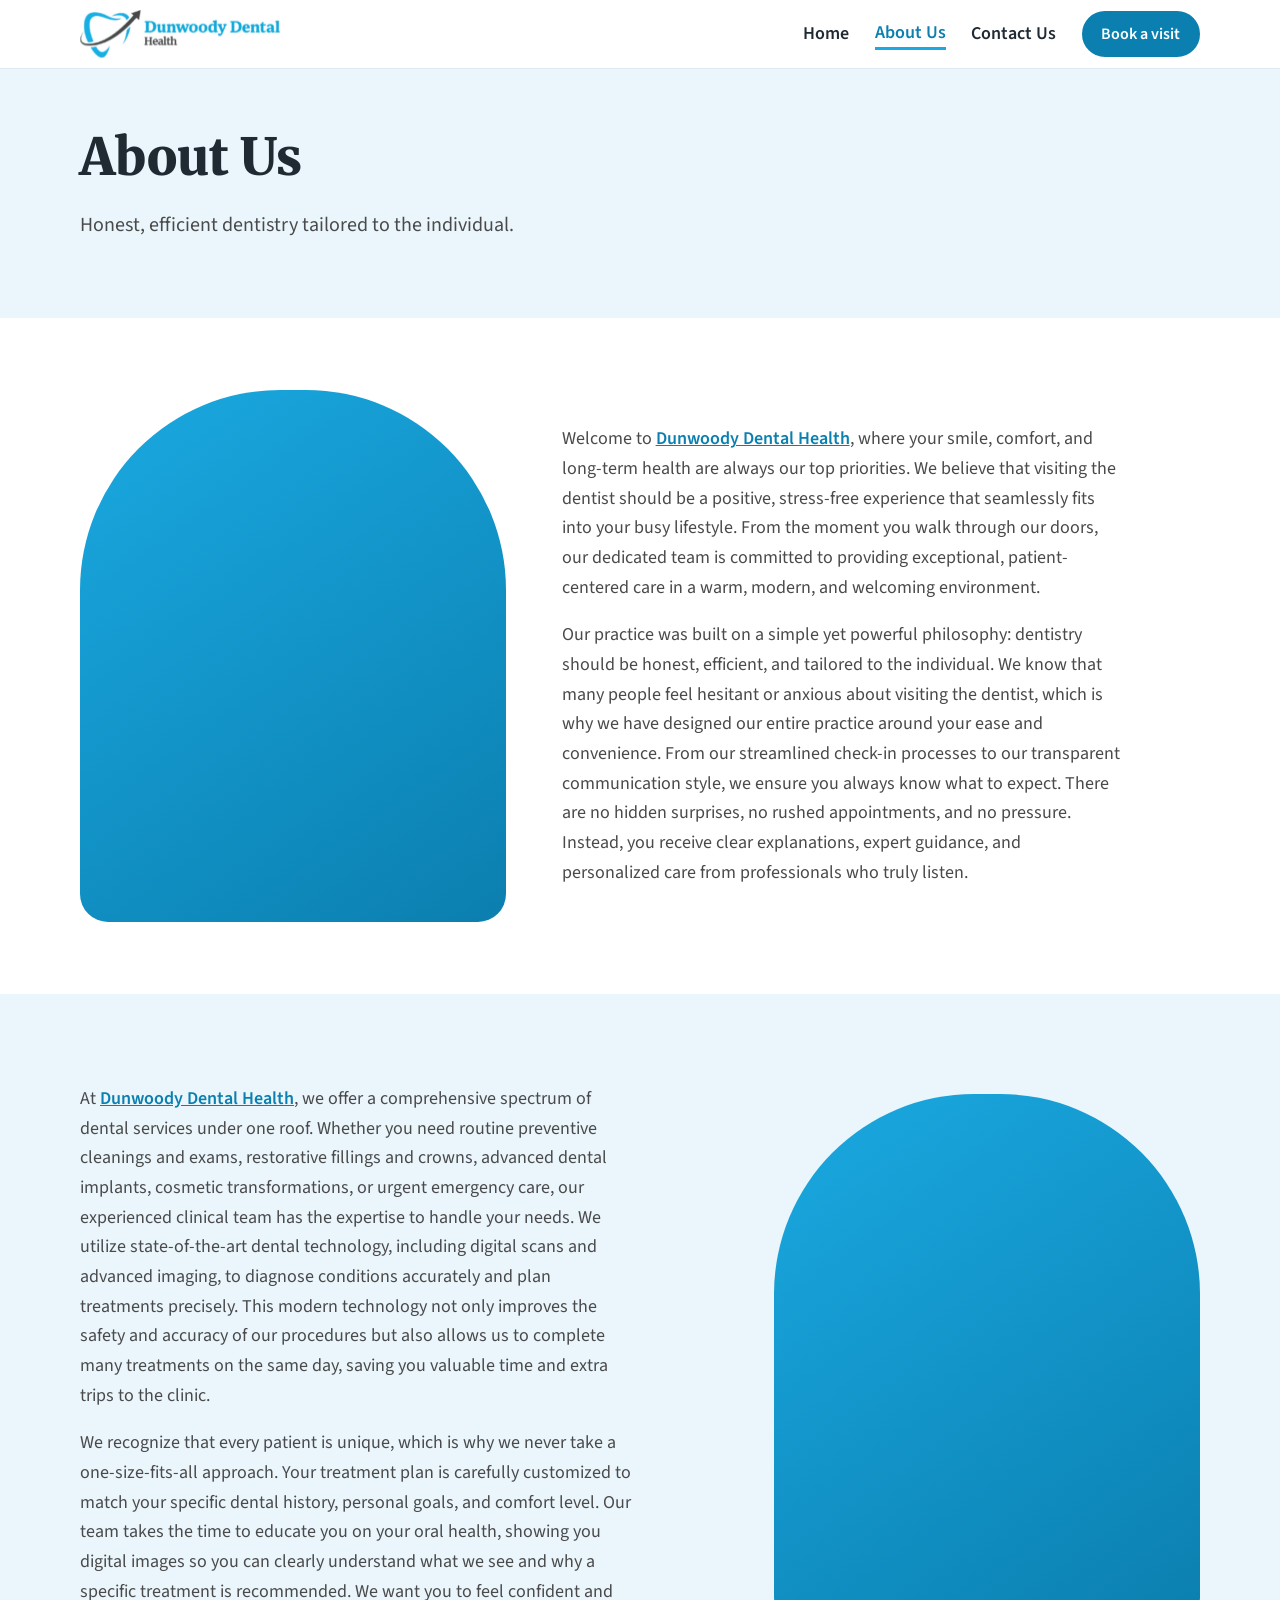
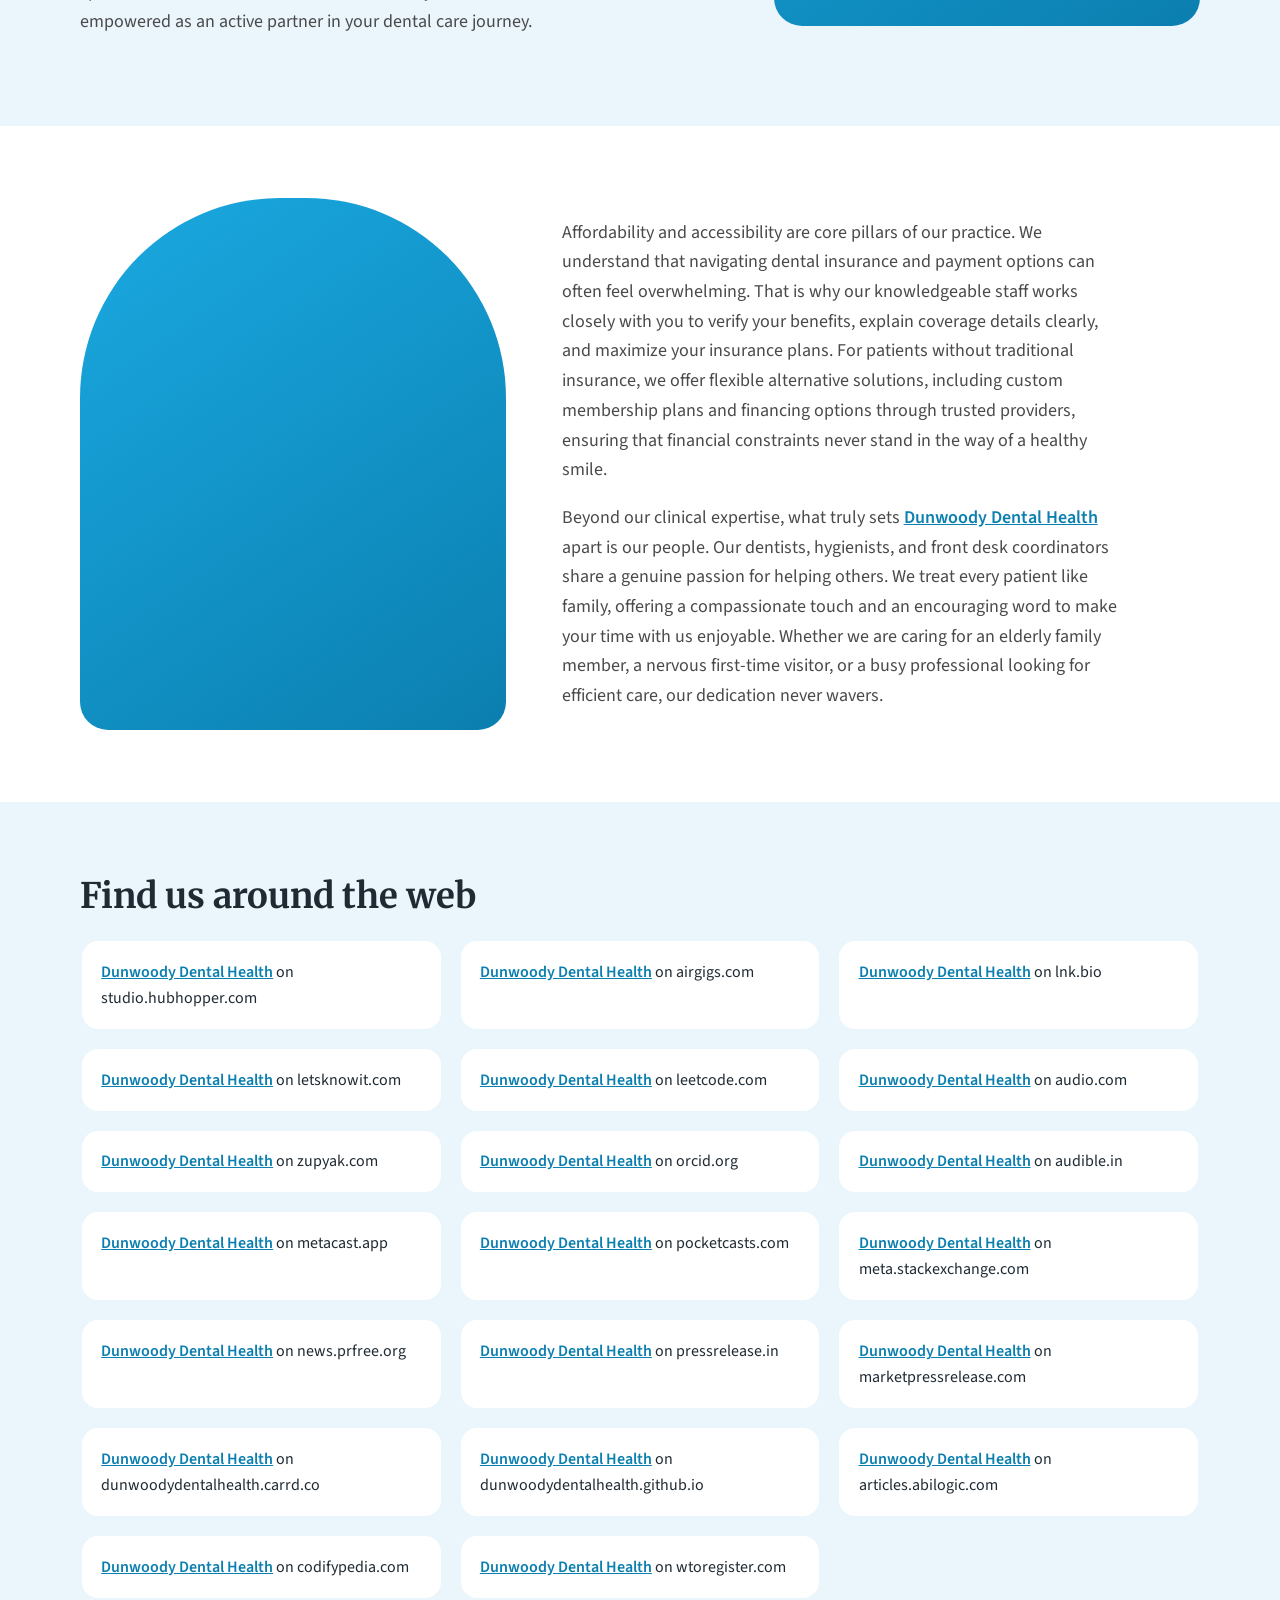
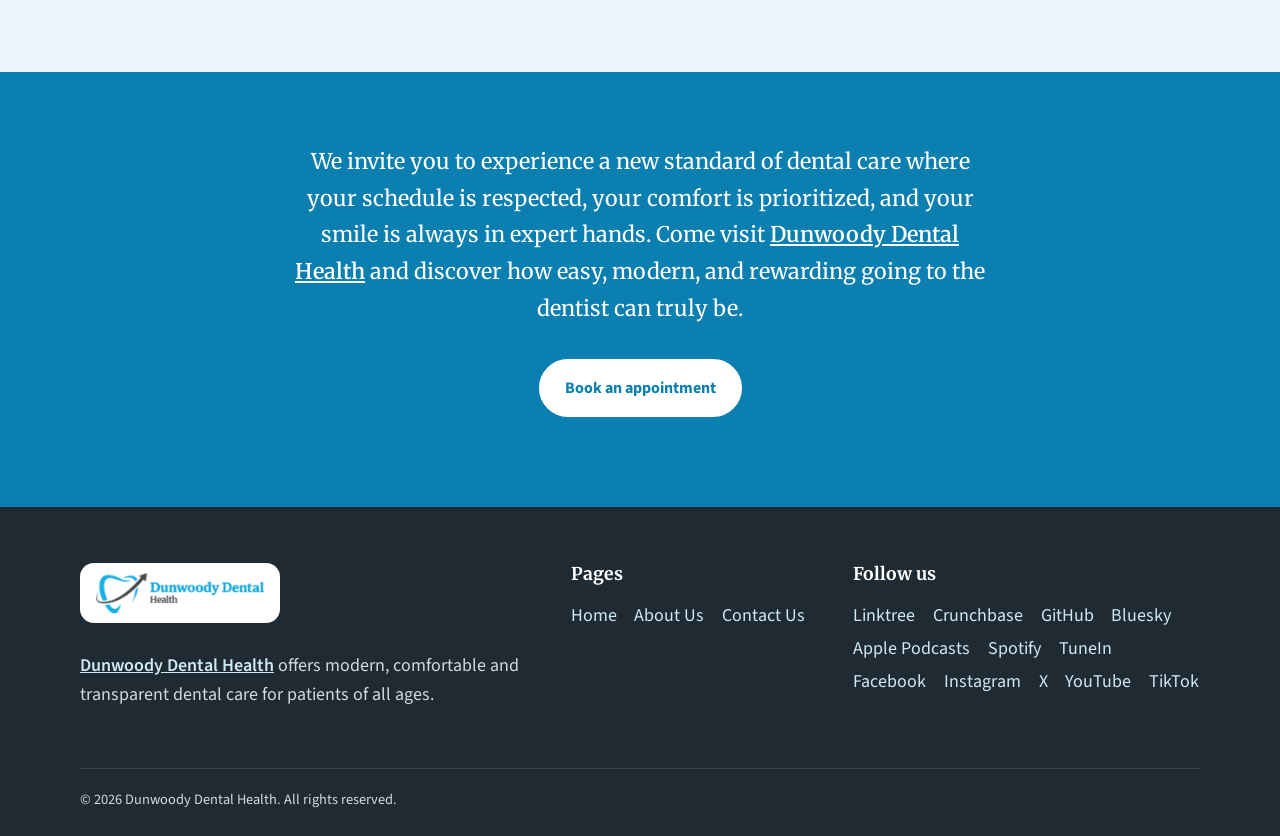
==== about.html @ c9454e3f "Add files via upload" ====
<!DOCTYPE html>
<html lang="en"><head><meta charset="utf-8"><meta name="viewport" content="width=device-width, initial-scale=1">
<title>About Us | Dunwoody Dental Health</title><meta name="description" content="Learn about Dunwoody Dental Health: honest, efficient, patient-centered dentistry with modern technology, flexible payment options and a caring team.">
<link rel="canonical" href="https://dunwoodydentalhealth.netlify.app/about.html"><meta name="robots" content="index,follow,max-image-preview:large"><meta name="theme-color" content="#1AA9E1"><meta name="author" content="Dunwoody Dental Health"><script type="application/ld+json">{"@context": "https://schema.org", "@graph": [{"@type": "Dentist", "@id": "https://dunwoodydentalhealth.netlify.app/#org", "name": "Dunwoody Dental Health", "url": "https://dunwoodydentalhealth.netlify.app/", "logo": "https://dunwoodydentalhealth.netlify.app/assets/logo.jpg", "image": "https://dunwoodydentalhealth.netlify.app/assets/og-image.jpg", "description": "Modern dental care designed around your schedule and comfort.", "sameAs": ["https://linktr.ee/dunwoodydentalhealth", "https://www.crunchbase.com/organization/dunwoody-dental-health", "https://github.com/dunwoodydentalhealth", "http://bsky.app/profile/dunwoodydental.bsky.social", "https://podcasts.apple.com/us/podcast/id6799878111", "https://open.spotify.com/show/033QrRmAuR9vrLFo2fSF3w", "https://tunein.com/radio/p4786538/", "https://www.facebook.com/DunwoodyDentalHealth/", "https://www.instagram.com/dunwoodydentalhealth/?hl=en", "https://x.com/Dunwoody_dds", "https://www.youtube.com/@DunwoodyDentalHealth", "https://www.tiktok.com/@dunwoodydentalhealth"]}, {"@type": "WebSite", "@id": "https://dunwoodydentalhealth.netlify.app/#site", "url": "https://dunwoodydentalhealth.netlify.app/", "name": "Dunwoody Dental Health", "publisher": {"@id": "https://dunwoodydentalhealth.netlify.app/#org"}}, {"@type": "AboutPage", "url": "https://dunwoodydentalhealth.netlify.app/about.html", "name": "About Us", "about": {"@id": "https://dunwoodydentalhealth.netlify.app/#org"}}]}</script>
<link rel="icon" href="favicon.ico" sizes="32x32"><link rel="icon" type="image/png" href="assets/favicon.png"><link rel="apple-touch-icon" href="assets/apple-touch-icon.png">
<meta property="og:type" content="website"><meta property="og:site_name" content="Dunwoody Dental Health"><meta property="og:title" content="About Us | Dunwoody Dental Health"><meta property="og:description" content="Learn about Dunwoody Dental Health: honest, efficient, patient-centered dentistry with modern technology, flexible payment options and a caring team."><meta property="og:image" content="https://dunwoodydentalhealth.netlify.app/assets/og-image.jpg"><meta property="og:url" content="https://dunwoodydentalhealth.netlify.app/about.html"><meta property="og:locale" content="en_US">
<meta name="twitter:card" content="summary_large_image"><meta name="twitter:image" content="https://dunwoodydentalhealth.netlify.app/assets/og-image.jpg">
<link rel="preconnect" href="https://fonts.googleapis.com"><link rel="preconnect" href="https://fonts.gstatic.com" crossorigin>
<link href="https://fonts.googleapis.com/css2?family=Merriweather:wght@400;700;900&family=Source+Sans+3:wght@400;600;700&display=swap" rel="stylesheet">
<link rel="stylesheet" href="css/style.css"></head><body>
<header class="site-header"><div class="wrap bar"><a href="index.html" class="logo"><img src="assets/logo.jpg" alt="Dunwoody Dental Health logo" width="220"></a>
<button class="menu-btn" aria-label="Open menu" aria-expanded="false">Menu</button><nav class="nav" aria-label="Main"><a href="index.html">Home</a><a href="about.html" aria-current="page">About Us</a><a href="contact.html">Contact Us</a><a class="btn btn-sm" href="contact.html#book">Book a visit</a></nav></div></header>
<main><section class="page-head"><div class="wrap"><h1>About Us</h1><p class="lead">Honest, efficient dentistry tailored to the individual.</p></div></section>
<section class="sec"><div class="wrap split"><figure class="ph arch"><img src="images/patient-2.jpg" alt="Dentist and patient talking" loading="lazy" onerror="this.remove()"></figure><div><p>Welcome to <a class="brand-link" href="https://audio.com/dunwoody-dental-health" target="_blank" rel="noopener">Dunwoody Dental Health</a>, where your smile, comfort, and long-term health are always our top priorities. We believe that visiting the dentist should be a positive, stress-free experience that seamlessly fits into your busy lifestyle. From the moment you walk through our doors, our dedicated team is committed to providing exceptional, patient-centered care in a warm, modern, and welcoming environment.</p><p>Our practice was built on a simple yet powerful philosophy: dentistry should be honest, efficient, and tailored to the individual. We know that many people feel hesitant or anxious about visiting the dentist, which is why we have designed our entire practice around your ease and convenience. From our streamlined check-in processes to our transparent communication style, we ensure you always know what to expect. There are no hidden surprises, no rushed appointments, and no pressure. Instead, you receive clear explanations, expert guidance, and personalized care from professionals who truly listen.</p></div></div></section>
<section class="sec tint"><div class="wrap split rev"><div><p>At <a class="brand-link" href="https://www.zupyak.com/u/Dunwoody-Dental-Health/" target="_blank" rel="noopener">Dunwoody Dental Health</a>, we offer a comprehensive spectrum of dental services under one roof. Whether you need routine preventive cleanings and exams, restorative fillings and crowns, advanced dental implants, cosmetic transformations, or urgent emergency care, our experienced clinical team has the expertise to handle your needs. We utilize state-of-the-art dental technology, including digital scans and advanced imaging, to diagnose conditions accurately and plan treatments precisely. This modern technology not only improves the safety and accuracy of our procedures but also allows us to complete many treatments on the same day, saving you valuable time and extra trips to the clinic.</p><p>We recognize that every patient is unique, which is why we never take a one-size-fits-all approach. Your treatment plan is carefully customized to match your specific dental history, personal goals, and comfort level. Our team takes the time to educate you on your oral health, showing you digital images so you can clearly understand what we see and why a specific treatment is recommended. We want you to feel confident and empowered as an active partner in your dental care journey.</p></div><figure class="ph arch"><img src="images/patient-3.jpg" alt="Patient looking at digital scans with the dentist" loading="lazy" onerror="this.remove()"></figure></div></section>
<section class="sec"><div class="wrap split"><figure class="ph arch"><img src="images/patient-4.jpg" alt="Friendly dental team with a patient" loading="lazy" onerror="this.remove()"></figure><div><p>Affordability and accessibility are core pillars of our practice. We understand that navigating dental insurance and payment options can often feel overwhelming. That is why our knowledgeable staff works closely with you to verify your benefits, explain coverage details clearly, and maximize your insurance plans. For patients without traditional insurance, we offer flexible alternative solutions, including custom membership plans and financing options through trusted providers, ensuring that financial constraints never stand in the way of a healthy smile.</p><p>Beyond our clinical expertise, what truly sets <a class="brand-link" href="https://orcid.org/my-orcid?emailVerified=true&orcid=0009-0005-3751-961X" target="_blank" rel="noopener">Dunwoody Dental Health</a> apart is our people. Our dentists, hygienists, and front desk coordinators share a genuine passion for helping others. We treat every patient like family, offering a compassionate touch and an encouraging word to make your time with us enjoyable. Whether we are caring for an elderly family member, a nervous first-time visitor, or a busy professional looking for efficient care, our dedication never wavers.</p></div></div></section>
<section class="sec tint"><div class="wrap"><h2>Find us around the web</h2><ul class="svc web"><li><a class="brand-link" href="https://studio.hubhopper.com/podcasts/484745/details" target="_blank" rel="noopener">Dunwoody Dental Health</a> on studio.hubhopper.com</li><li><a class="brand-link" href="https://www.airgigs.com/user/dunwoodydentalhealth" target="_blank" rel="noopener">Dunwoody Dental Health</a> on airgigs.com</li><li><a class="brand-link" href="https://lnk.bio/dunwoodydentalhealth" target="_blank" rel="noopener">Dunwoody Dental Health</a> on lnk.bio</li><li><a class="brand-link" href="https://www.letsknowit.com/dunwoodydentalhealth" target="_blank" rel="noopener">Dunwoody Dental Health</a> on letsknowit.com</li><li><a class="brand-link" href="https://leetcode.com/u/dunwoodydentalhealth/" target="_blank" rel="noopener">Dunwoody Dental Health</a> on leetcode.com</li><li><a class="brand-link" href="https://audio.com/dunwoody-dental-health" target="_blank" rel="noopener">Dunwoody Dental Health</a> on audio.com</li><li><a class="brand-link" href="https://www.zupyak.com/u/Dunwoody-Dental-Health/" target="_blank" rel="noopener">Dunwoody Dental Health</a> on zupyak.com</li><li><a class="brand-link" href="https://orcid.org/my-orcid?emailVerified=true&orcid=0009-0005-3751-961X" target="_blank" rel="noopener">Dunwoody Dental Health</a> on orcid.org</li><li><a class="brand-link" href="https://www.audible.in/podcast/Dunwoody-Dental-Health/B0H2BQDDWB" target="_blank" rel="noopener">Dunwoody Dental Health</a> on audible.in</li><li><a class="brand-link" href="https://metacast.app/itunes/import/6799878111" target="_blank" rel="noopener">Dunwoody Dental Health</a> on metacast.app</li><li><a class="brand-link" href="https://pocketcasts.com/podcast/dunwoody-dental-health/bf0817d0-6336-013f-aebf-0affe66a1943" target="_blank" rel="noopener">Dunwoody Dental Health</a> on pocketcasts.com</li><li><a class="brand-link" href="https://meta.stackexchange.com/users/1929019/dunwoody-dental-health" target="_blank" rel="noopener">Dunwoody Dental Health</a> on meta.stackexchange.com</li><li><a class="brand-link" href="https://news.prfree.org/@dunwoodydentalhealth/dunwoody-dental-health-strengthens-commitment-to-patient-centered-dental-care-ygp1of97ljb1" target="_blank" rel="noopener">Dunwoody Dental Health</a> on news.prfree.org</li><li><a class="brand-link" href="https://pressrelease.in/newsroom/dunwoody-dental-health-reaffirms-focus-on-comfort-and-quality-care-6486ad0b" target="_blank" rel="noopener">Dunwoody Dental Health</a> on pressrelease.in</li><li><a class="brand-link" href="https://www.marketpressrelease.com/managepr.php" target="_blank" rel="noopener">Dunwoody Dental Health</a> on marketpressrelease.com</li><li><a class="brand-link" href="https://dunwoodydentalhealth.carrd.co/" target="_blank" rel="noopener">Dunwoody Dental Health</a> on dunwoodydentalhealth.carrd.co</li><li><a class="brand-link" href="https://dunwoodydentalhealth.github.io/" target="_blank" rel="noopener">Dunwoody Dental Health</a> on dunwoodydentalhealth.github.io</li><li><a class="brand-link" href="https://articles.abilogic.com/817330/what-makes-dunwoody-dental-health.html" target="_blank" rel="noopener">Dunwoody Dental Health</a> on articles.abilogic.com</li><li><a class="brand-link" href="https://www.codifypedia.com/blog/Dunwoody-Dental-Health-on-Why-Regular-Dental-Checkups-Matter-More-Than-People-Think" target="_blank" rel="noopener">Dunwoody Dental Health</a> on codifypedia.com</li><li><a class="brand-link" href="https://wtoregister.com/en/profile/company/articles" target="_blank" rel="noopener">Dunwoody Dental Health</a> on wtoregister.com</li></ul></div></section><section class="sec band"><div class="wrap center"><p class="big">We invite you to experience a new standard of dental care where your schedule is respected, your comfort is prioritized, and your smile is always in expert hands. Come visit <a class="brand-link" href="https://www.audible.in/podcast/Dunwoody-Dental-Health/B0H2BQDDWB" target="_blank" rel="noopener">Dunwoody Dental Health</a> and discover how easy, modern, and rewarding going to the dentist can truly be.</p><p class="cta"><a class="btn btn-light" href="contact.html#book">Book an appointment</a></p></div></section></main>
<footer class="site-footer"><div class="wrap foot"><div><img src="assets/logo.jpg" alt="Dunwoody Dental Health" width="200"><p><a class="brand-link" href="https://metacast.app/itunes/import/6799878111" target="_blank" rel="noopener">Dunwoody Dental Health</a> offers modern, comfortable and transparent dental care for patients of all ages.</p></div>
<div><h3>Pages</h3><p class="flinks"><a href="index.html">Home</a><a href="about.html" aria-current="page">About Us</a><a href="contact.html">Contact Us</a></p></div><div><h3>Follow us</h3><p class="flinks"><a href="https://linktr.ee/dunwoodydentalhealth" target="_blank" rel="noopener me">Linktree</a><a href="https://www.crunchbase.com/organization/dunwoody-dental-health" target="_blank" rel="noopener me">Crunchbase</a><a href="https://github.com/dunwoodydentalhealth" target="_blank" rel="noopener me">GitHub</a><a href="http://bsky.app/profile/dunwoodydental.bsky.social" target="_blank" rel="noopener me">Bluesky</a><a href="https://podcasts.apple.com/us/podcast/id6799878111" target="_blank" rel="noopener me">Apple Podcasts</a><a href="https://open.spotify.com/show/033QrRmAuR9vrLFo2fSF3w" target="_blank" rel="noopener me">Spotify</a><a href="https://tunein.com/radio/p4786538/" target="_blank" rel="noopener me">TuneIn</a><a href="https://www.facebook.com/DunwoodyDentalHealth/" target="_blank" rel="noopener me">Facebook</a><a href="https://www.instagram.com/dunwoodydentalhealth/?hl=en" target="_blank" rel="noopener me">Instagram</a><a href="https://x.com/Dunwoody_dds" target="_blank" rel="noopener me">X</a><a href="https://www.youtube.com/@DunwoodyDentalHealth" target="_blank" rel="noopener me">YouTube</a><a href="https://www.tiktok.com/@dunwoodydentalhealth" target="_blank" rel="noopener me">TikTok</a></p></div></div>
<div class="wrap copy">&copy; <span id="yr">2026</span> Dunwoody Dental Health. All rights reserved.</div></footer>
<script src="js/main.js"></script></body></html>
---- css/style.css ----
:root{--sky:#1AA9E1;--sky-d:#0B7FAF;--ink:#4A4A4C;--navy:#1F2A33;--tint:#EAF6FB;--white:#fff;--r:28px}
*{box-sizing:border-box}html{scroll-behavior:smooth}
body{margin:0;font:18px/1.65 "Source Sans 3",system-ui,sans-serif;color:var(--ink);background:var(--white)}
h1,h2,h3{font-family:Merriweather,Georgia,serif;color:var(--navy);line-height:1.25;margin:0 0 .6em}
h1{font-size:clamp(2rem,4.6vw,3.2rem);font-weight:900}h2{font-size:clamp(1.6rem,3vw,2.2rem)}h3{font-size:1.1rem}
img{max-width:100%;height:auto}a{color:var(--sky-d)}
a:focus-visible,button:focus-visible,input:focus-visible,select:focus-visible,textarea:focus-visible{outline:3px solid var(--sky);outline-offset:3px}
.wrap{width:min(1120px,92%);margin:auto}
.site-header{position:sticky;top:0;z-index:10;background:#fff;border-bottom:1px solid #dfeaf0}
.bar{display:flex;align-items:center;justify-content:space-between;padding:.6rem 0}.logo img{display:block;width:200px}
.nav{display:flex;align-items:center;gap:1.6rem}.nav a{text-decoration:none;color:var(--navy);font-weight:600}
.nav a[aria-current]{color:var(--sky-d);border-bottom:3px solid var(--sky)}
.menu-btn{display:none;background:none;border:2px solid var(--sky);color:var(--sky-d);border-radius:10px;padding:.4rem .9rem;font:inherit;font-weight:600}
.btn{display:inline-block;background:var(--sky-d);color:#fff!important;padding:.85rem 1.5rem;border-radius:999px;text-decoration:none;font-weight:700;border:2px solid var(--sky-d);cursor:pointer;font-size:1rem;transition:background .2s}
.btn:hover{background:var(--navy);border-color:var(--navy)}.btn-sm{padding:.5rem 1.1rem}
.btn-ghost{background:transparent;color:var(--sky-d)!important}.btn-ghost:hover{background:var(--tint)}
.btn-light{background:#fff;color:var(--sky-d)!important;border-color:#fff}.btn-light:hover{background:var(--tint);border-color:var(--tint)}
.cta{display:flex;gap:1rem;flex-wrap:wrap}.center .cta{justify-content:center}
.hero{background:linear-gradient(180deg,var(--tint),#fff);padding:3.5rem 0 4rem}
.hero-grid{display:grid;grid-template-columns:1.1fr .9fr;gap:3rem;align-items:center}
.hero-logo{display:block;width:min(420px,100%);margin-bottom:1.5rem}.lead{font-size:1.25rem;max-width:34em}
.ph{margin:0;background:linear-gradient(145deg,var(--sky),var(--sky-d));overflow:hidden;min-height:260px;position:relative}
.ph img{width:100%;height:100%;object-fit:cover;display:block;position:absolute;inset:0}
.arch{border-radius:200px 200px var(--r) var(--r);aspect-ratio:4/5}
.hero-img{aspect-ratio:4/5;max-height:560px;justify-self:center;width:100%}
.sec{padding:4.5rem 0}.tint{background:var(--tint)}
.split{display:grid;grid-template-columns:.8fr 1.2fr;gap:3.5rem;align-items:center}.split.rev{grid-template-columns:1.2fr .8fr}
.split p{max-width:62ch}
.grid4{display:grid;grid-template-columns:repeat(auto-fit,minmax(230px,1fr));gap:1.5rem}
.card{background:#fff;border-left:5px solid var(--sky);padding:1.4rem 1.4rem 1.2rem;border-radius:0 var(--r) var(--r) 0;box-shadow:0 2px 14px rgba(11,127,175,.1)}
.card p{margin:0}
.svc{list-style:none;padding:0;margin:0;display:grid;grid-template-columns:repeat(auto-fit,minmax(240px,1fr));gap:1rem}
.svc li{padding:1.1rem 1.2rem;border:2px solid var(--tint);border-radius:999px;font-weight:600;color:var(--navy)}
.svc li::before{content:"";display:inline-block;width:.7em;height:.7em;background:var(--sky);border-radius:50% 50% 50% 0;margin-right:.7em;transform:rotate(-45deg)}
.mv{display:grid;grid-template-columns:1fr 1fr;gap:3.5rem}.mv p{max-width:62ch}
.gallery{display:grid;grid-template-columns:repeat(3,1fr);gap:1.5rem;margin-top:3.5rem}.gallery .arch{aspect-ratio:3/4}
.band{background:var(--sky-d);color:#fff}.band h2,.band .big{color:#fff}.band a.brand-link{color:#fff}
.big{font:400 1.35rem/1.7 Merriweather,Georgia,serif;max-width:50ch;margin:0 auto 2rem}.center{text-align:center}
.page-head{background:var(--tint);padding:3.5rem 0}.page-head h1{margin-bottom:.3em}
.textlink{font-weight:700}.brand-link{font-weight:600}
.form{display:grid;gap:1.1rem}.form label{display:grid;gap:.35rem;font-weight:600;color:var(--navy)}
.form input,.form select,.form textarea{font:inherit;padding:.75rem .9rem;border:2px solid #c9dde8;border-radius:12px;width:100%}
.err{color:#b3261e;font-weight:600;margin:0}
.big-links{display:flex;flex-wrap:wrap;gap:.6rem}.big-links a{border:2px solid var(--tint);padding:.4rem 1rem;border-radius:999px;text-decoration:none;font-weight:600}
.big-links+.ph{margin-top:1.5rem;max-width:340px}
.site-footer{background:var(--navy);color:#cfdbe3;padding:3.5rem 0 1.5rem}.site-footer h3{color:#fff}
.site-footer a{color:#cfe9f6}.foot{display:grid;grid-template-columns:1.3fr .7fr 1fr;gap:2.5rem}
.site-footer img{background:#fff;padding:.6rem 1rem;border-radius:14px}
.flinks{display:flex;flex-wrap:wrap;gap:.5rem 1.1rem;line-height:1.4}.flinks a{text-decoration:none}.flinks a:hover{text-decoration:underline}
.site-footer .nav a{color:#cfe9f6;border:0}.copy{border-top:1px solid #34444f;margin-top:2.5rem;padding-top:1.2rem;font-size:.9rem}
@media(max-width:860px){
.hero-grid,.split,.split.rev,.mv,.foot{grid-template-columns:1fr;gap:2rem}.split.rev>.ph{order:-1}.hero-img{max-height:420px}
.menu-btn{display:block}.nav{display:none;position:absolute;left:0;right:0;top:100%;background:#fff;flex-direction:column;align-items:flex-start;padding:1rem 4%;border-bottom:1px solid #dfeaf0}.nav.open{display:flex}
.gallery{grid-template-columns:1fr}.logo img{width:160px}}
@media(prefers-reduced-motion:reduce){*{transition:none!important;scroll-behavior:auto!important}}
.svc.web{grid-template-columns:repeat(auto-fit,minmax(300px,1fr))}.svc.web li{border-radius:18px;font-weight:400;font-size:1rem;background:#fff}.svc.web li::before{display:none}
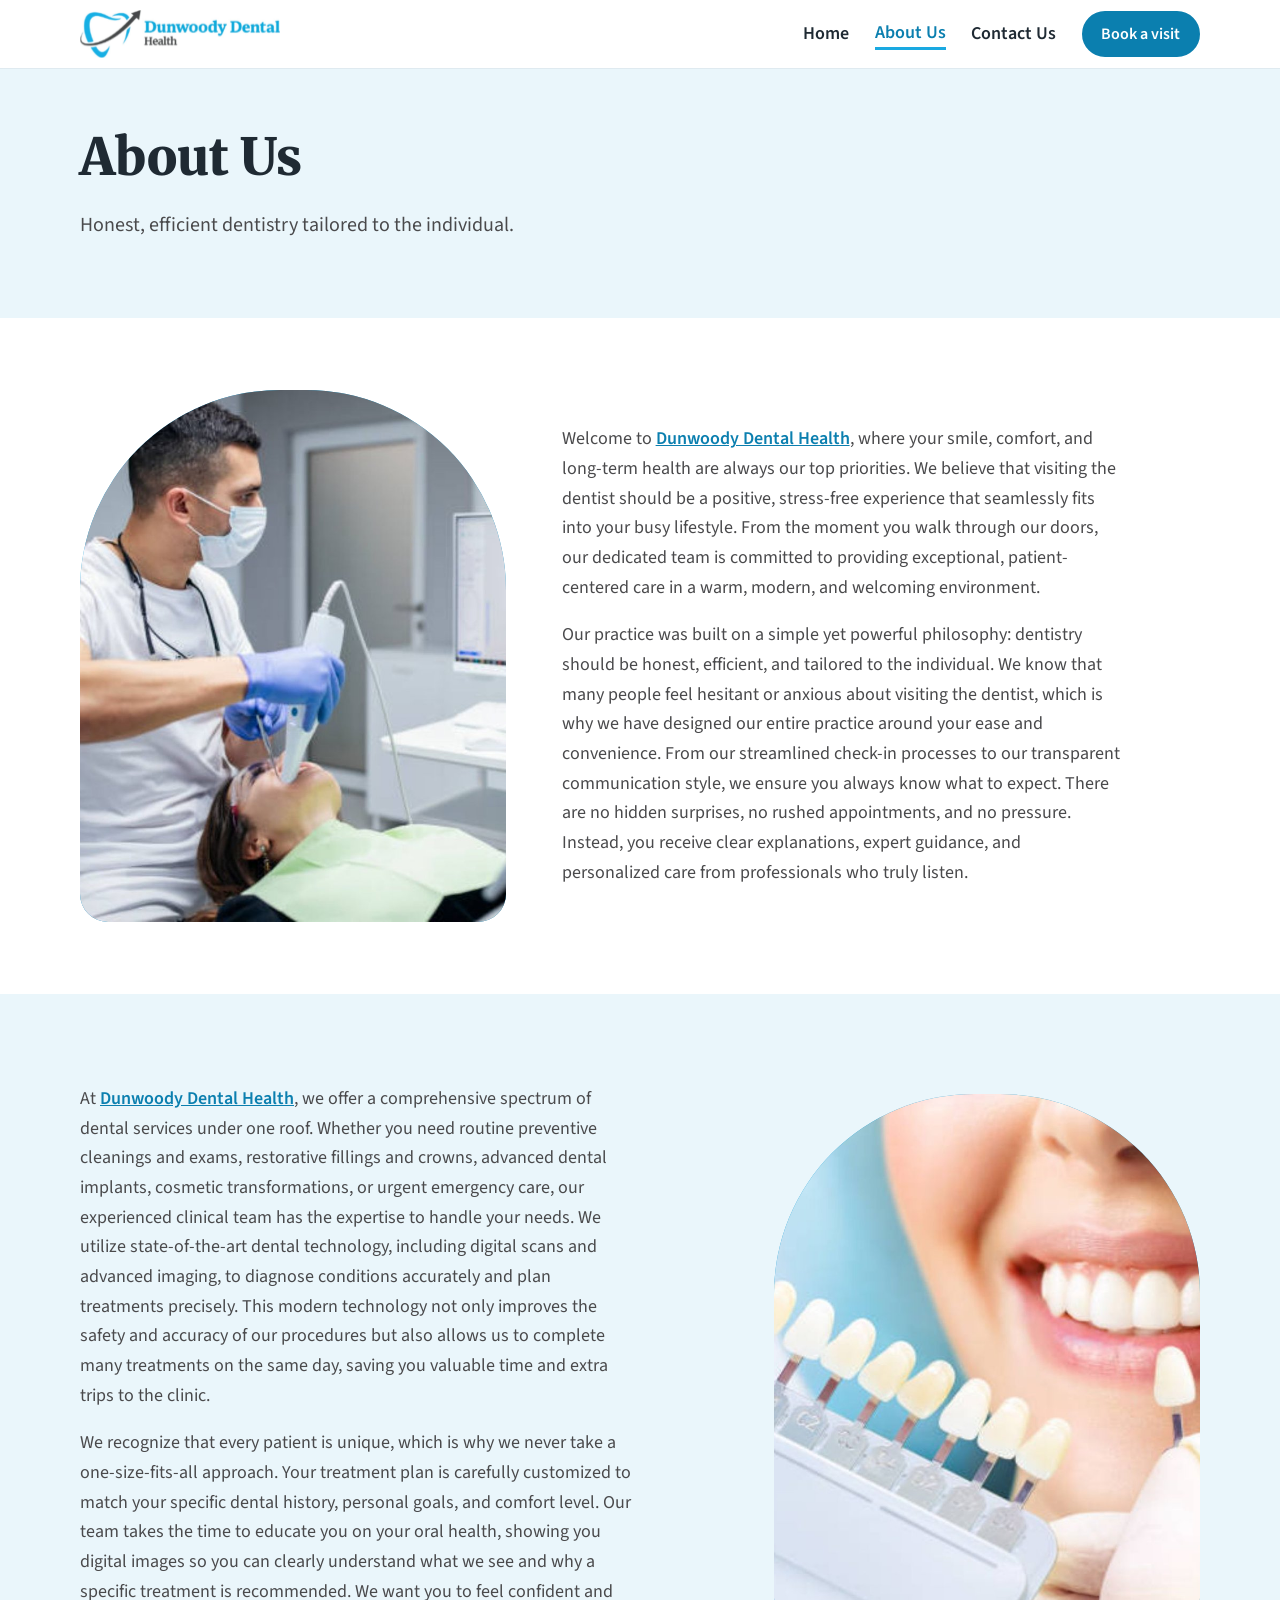
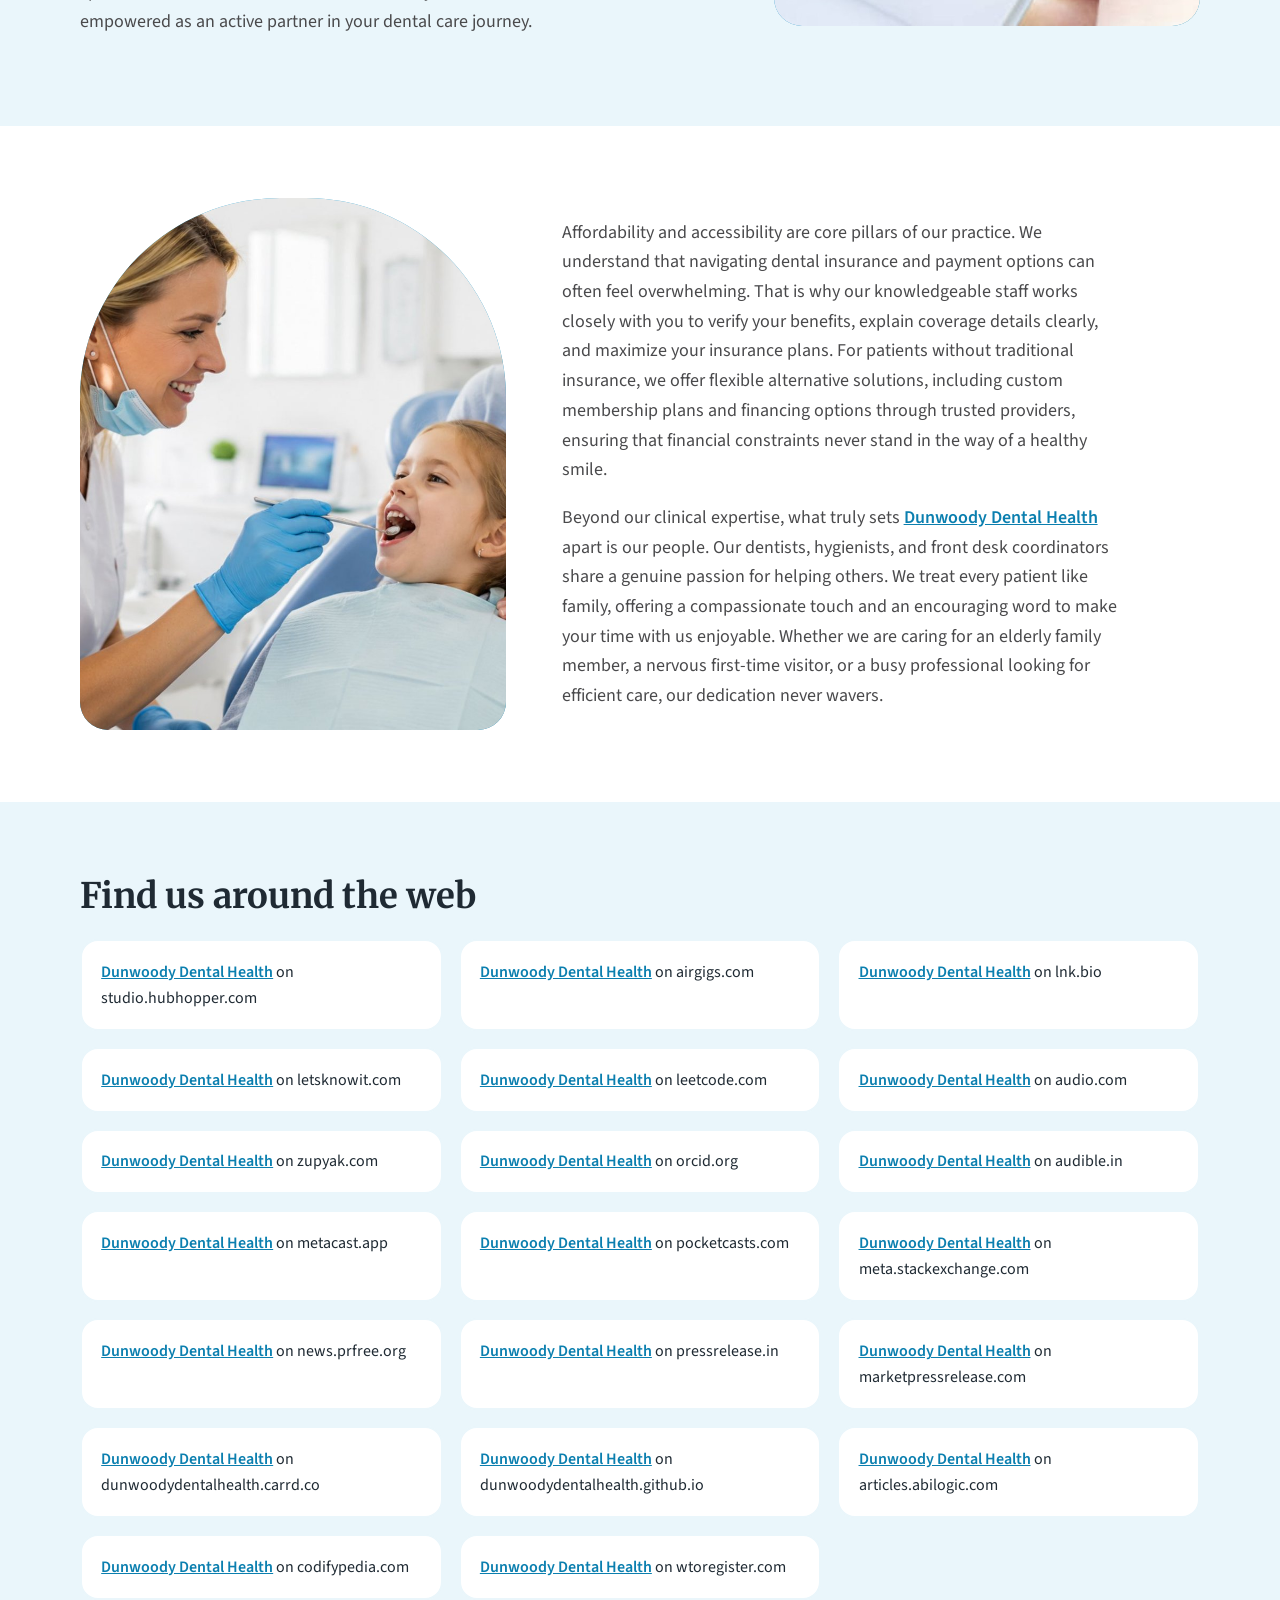
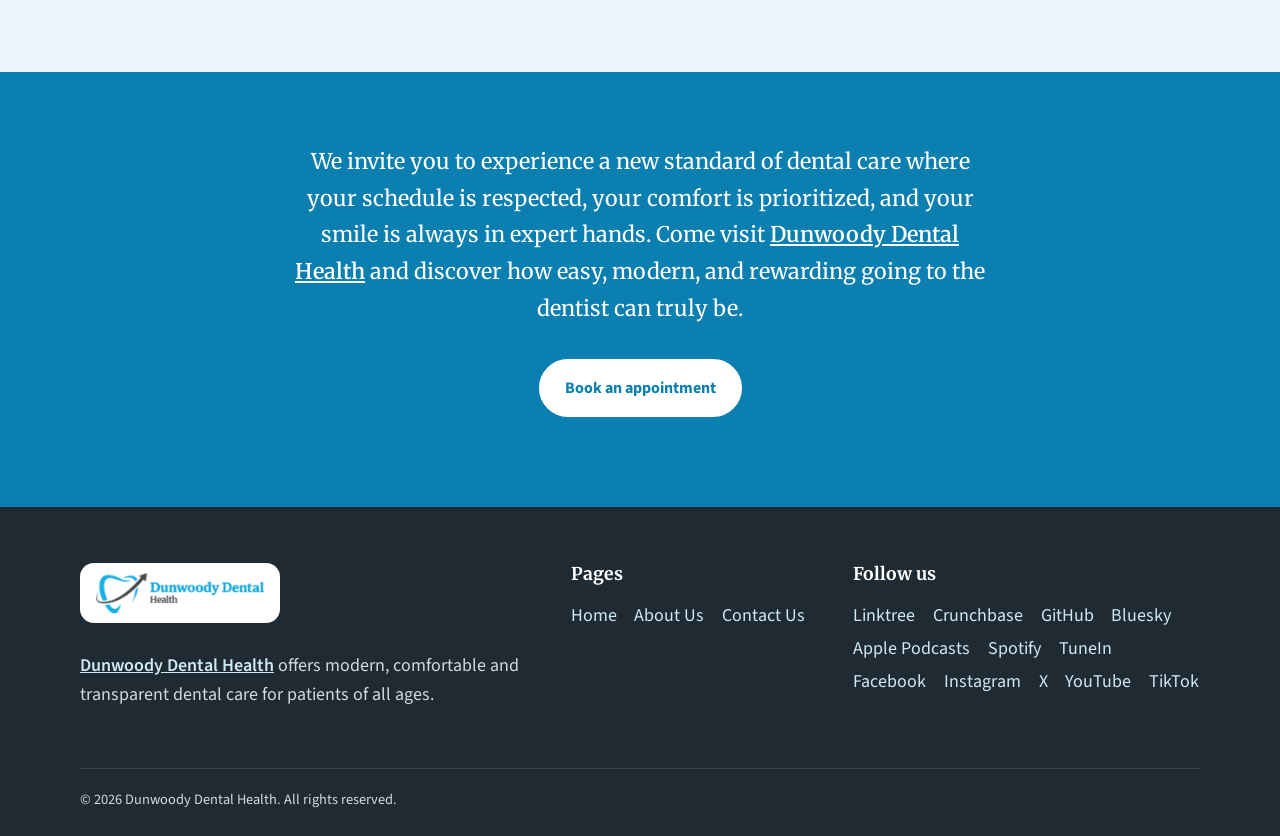
==== commit 67af9a8c: "Add files via upload" ====
--- a/about.html
+++ b/about.html
@@ -11,9 +11,9 @@
 <header class="site-header"><div class="wrap bar"><a href="index.html" class="logo"><img src="assets/logo.jpg" alt="Dunwoody Dental Health logo" width="220"></a>
 <button class="menu-btn" aria-label="Open menu" aria-expanded="false">Menu</button><nav class="nav" aria-label="Main"><a href="index.html">Home</a><a href="about.html" aria-current="page">About Us</a><a href="contact.html">Contact Us</a><a class="btn btn-sm" href="contact.html#book">Book a visit</a></nav></div></header>
 <main><section class="page-head"><div class="wrap"><h1>About Us</h1><p class="lead">Honest, efficient dentistry tailored to the individual.</p></div></section>
-<section class="sec"><div class="wrap split"><figure class="ph arch"><img src="images/patient-2.jpg" alt="Dentist and patient talking" loading="lazy" onerror="this.remove()"></figure><div><p>Welcome to <a class="brand-link" href="https://audio.com/dunwoody-dental-health" target="_blank" rel="noopener">Dunwoody Dental Health</a>, where your smile, comfort, and long-term health are always our top priorities. We believe that visiting the dentist should be a positive, stress-free experience that seamlessly fits into your busy lifestyle. From the moment you walk through our doors, our dedicated team is committed to providing exceptional, patient-centered care in a warm, modern, and welcoming environment.</p><p>Our practice was built on a simple yet powerful philosophy: dentistry should be honest, efficient, and tailored to the individual. We know that many people feel hesitant or anxious about visiting the dentist, which is why we have designed our entire practice around your ease and convenience. From our streamlined check-in processes to our transparent communication style, we ensure you always know what to expect. There are no hidden surprises, no rushed appointments, and no pressure. Instead, you receive clear explanations, expert guidance, and personalized care from professionals who truly listen.</p></div></div></section>
-<section class="sec tint"><div class="wrap split rev"><div><p>At <a class="brand-link" href="https://www.zupyak.com/u/Dunwoody-Dental-Health/" target="_blank" rel="noopener">Dunwoody Dental Health</a>, we offer a comprehensive spectrum of dental services under one roof. Whether you need routine preventive cleanings and exams, restorative fillings and crowns, advanced dental implants, cosmetic transformations, or urgent emergency care, our experienced clinical team has the expertise to handle your needs. We utilize state-of-the-art dental technology, including digital scans and advanced imaging, to diagnose conditions accurately and plan treatments precisely. This modern technology not only improves the safety and accuracy of our procedures but also allows us to complete many treatments on the same day, saving you valuable time and extra trips to the clinic.</p><p>We recognize that every patient is unique, which is why we never take a one-size-fits-all approach. Your treatment plan is carefully customized to match your specific dental history, personal goals, and comfort level. Our team takes the time to educate you on your oral health, showing you digital images so you can clearly understand what we see and why a specific treatment is recommended. We want you to feel confident and empowered as an active partner in your dental care journey.</p></div><figure class="ph arch"><img src="images/patient-3.jpg" alt="Patient looking at digital scans with the dentist" loading="lazy" onerror="this.remove()"></figure></div></section>
-<section class="sec"><div class="wrap split"><figure class="ph arch"><img src="images/patient-4.jpg" alt="Friendly dental team with a patient" loading="lazy" onerror="this.remove()"></figure><div><p>Affordability and accessibility are core pillars of our practice. We understand that navigating dental insurance and payment options can often feel overwhelming. That is why our knowledgeable staff works closely with you to verify your benefits, explain coverage details clearly, and maximize your insurance plans. For patients without traditional insurance, we offer flexible alternative solutions, including custom membership plans and financing options through trusted providers, ensuring that financial constraints never stand in the way of a healthy smile.</p><p>Beyond our clinical expertise, what truly sets <a class="brand-link" href="https://orcid.org/my-orcid?emailVerified=true&orcid=0009-0005-3751-961X" target="_blank" rel="noopener">Dunwoody Dental Health</a> apart is our people. Our dentists, hygienists, and front desk coordinators share a genuine passion for helping others. We treat every patient like family, offering a compassionate touch and an encouraging word to make your time with us enjoyable. Whether we are caring for an elderly family member, a nervous first-time visitor, or a busy professional looking for efficient care, our dedication never wavers.</p></div></div></section>
+<section class="sec"><div class="wrap split"><figure class="ph arch"><img src="images/patient-6.jpg" alt="Dentist using a digital intraoral scanner on a patient" width="1000" height="1000" loading="lazy"></figure><div><p>Welcome to <a class="brand-link" href="https://audio.com/dunwoody-dental-health" target="_blank" rel="noopener">Dunwoody Dental Health</a>, where your smile, comfort, and long-term health are always our top priorities. We believe that visiting the dentist should be a positive, stress-free experience that seamlessly fits into your busy lifestyle. From the moment you walk through our doors, our dedicated team is committed to providing exceptional, patient-centered care in a warm, modern, and welcoming environment.</p><p>Our practice was built on a simple yet powerful philosophy: dentistry should be honest, efficient, and tailored to the individual. We know that many people feel hesitant or anxious about visiting the dentist, which is why we have designed our entire practice around your ease and convenience. From our streamlined check-in processes to our transparent communication style, we ensure you always know what to expect. There are no hidden surprises, no rushed appointments, and no pressure. Instead, you receive clear explanations, expert guidance, and personalized care from professionals who truly listen.</p></div></div></section>
+<section class="sec tint"><div class="wrap split rev"><div><p>At <a class="brand-link" href="https://www.zupyak.com/u/Dunwoody-Dental-Health/" target="_blank" rel="noopener">Dunwoody Dental Health</a>, we offer a comprehensive spectrum of dental services under one roof. Whether you need routine preventive cleanings and exams, restorative fillings and crowns, advanced dental implants, cosmetic transformations, or urgent emergency care, our experienced clinical team has the expertise to handle your needs. We utilize state-of-the-art dental technology, including digital scans and advanced imaging, to diagnose conditions accurately and plan treatments precisely. This modern technology not only improves the safety and accuracy of our procedures but also allows us to complete many treatments on the same day, saving you valuable time and extra trips to the clinic.</p><p>We recognize that every patient is unique, which is why we never take a one-size-fits-all approach. Your treatment plan is carefully customized to match your specific dental history, personal goals, and comfort level. Our team takes the time to educate you on your oral health, showing you digital images so you can clearly understand what we see and why a specific treatment is recommended. We want you to feel confident and empowered as an active partner in your dental care journey.</p></div><figure class="ph arch"><img src="images/patient-3.jpg" alt="Close-up of a patient's bright smile with tooth shade guide" width="1000" height="1000" loading="lazy"></figure></div></section>
+<section class="sec"><div class="wrap split"><figure class="ph arch"><img src="images/patient-4.jpg" alt="Child patient at a gentle dental check-up" width="1000" height="1000" loading="lazy"></figure><div><p>Affordability and accessibility are core pillars of our practice. We understand that navigating dental insurance and payment options can often feel overwhelming. That is why our knowledgeable staff works closely with you to verify your benefits, explain coverage details clearly, and maximize your insurance plans. For patients without traditional insurance, we offer flexible alternative solutions, including custom membership plans and financing options through trusted providers, ensuring that financial constraints never stand in the way of a healthy smile.</p><p>Beyond our clinical expertise, what truly sets <a class="brand-link" href="https://orcid.org/my-orcid?emailVerified=true&orcid=0009-0005-3751-961X" target="_blank" rel="noopener">Dunwoody Dental Health</a> apart is our people. Our dentists, hygienists, and front desk coordinators share a genuine passion for helping others. We treat every patient like family, offering a compassionate touch and an encouraging word to make your time with us enjoyable. Whether we are caring for an elderly family member, a nervous first-time visitor, or a busy professional looking for efficient care, our dedication never wavers.</p></div></div></section>
 <section class="sec tint"><div class="wrap"><h2>Find us around the web</h2><ul class="svc web"><li><a class="brand-link" href="https://studio.hubhopper.com/podcasts/484745/details" target="_blank" rel="noopener">Dunwoody Dental Health</a> on studio.hubhopper.com</li><li><a class="brand-link" href="https://www.airgigs.com/user/dunwoodydentalhealth" target="_blank" rel="noopener">Dunwoody Dental Health</a> on airgigs.com</li><li><a class="brand-link" href="https://lnk.bio/dunwoodydentalhealth" target="_blank" rel="noopener">Dunwoody Dental Health</a> on lnk.bio</li><li><a class="brand-link" href="https://www.letsknowit.com/dunwoodydentalhealth" target="_blank" rel="noopener">Dunwoody Dental Health</a> on letsknowit.com</li><li><a class="brand-link" href="https://leetcode.com/u/dunwoodydentalhealth/" target="_blank" rel="noopener">Dunwoody Dental Health</a> on leetcode.com</li><li><a class="brand-link" href="https://audio.com/dunwoody-dental-health" target="_blank" rel="noopener">Dunwoody Dental Health</a> on audio.com</li><li><a class="brand-link" href="https://www.zupyak.com/u/Dunwoody-Dental-Health/" target="_blank" rel="noopener">Dunwoody Dental Health</a> on zupyak.com</li><li><a class="brand-link" href="https://orcid.org/my-orcid?emailVerified=true&orcid=0009-0005-3751-961X" target="_blank" rel="noopener">Dunwoody Dental Health</a> on orcid.org</li><li><a class="brand-link" href="https://www.audible.in/podcast/Dunwoody-Dental-Health/B0H2BQDDWB" target="_blank" rel="noopener">Dunwoody Dental Health</a> on audible.in</li><li><a class="brand-link" href="https://metacast.app/itunes/import/6799878111" target="_blank" rel="noopener">Dunwoody Dental Health</a> on metacast.app</li><li><a class="brand-link" href="https://pocketcasts.com/podcast/dunwoody-dental-health/bf0817d0-6336-013f-aebf-0affe66a1943" target="_blank" rel="noopener">Dunwoody Dental Health</a> on pocketcasts.com</li><li><a class="brand-link" href="https://meta.stackexchange.com/users/1929019/dunwoody-dental-health" target="_blank" rel="noopener">Dunwoody Dental Health</a> on meta.stackexchange.com</li><li><a class="brand-link" href="https://news.prfree.org/@dunwoodydentalhealth/dunwoody-dental-health-strengthens-commitment-to-patient-centered-dental-care-ygp1of97ljb1" target="_blank" rel="noopener">Dunwoody Dental Health</a> on news.prfree.org</li><li><a class="brand-link" href="https://pressrelease.in/newsroom/dunwoody-dental-health-reaffirms-focus-on-comfort-and-quality-care-6486ad0b" target="_blank" rel="noopener">Dunwoody Dental Health</a> on pressrelease.in</li><li><a class="brand-link" href="https://www.marketpressrelease.com/managepr.php" target="_blank" rel="noopener">Dunwoody Dental Health</a> on marketpressrelease.com</li><li><a class="brand-link" href="https://dunwoodydentalhealth.carrd.co/" target="_blank" rel="noopener">Dunwoody Dental Health</a> on dunwoodydentalhealth.carrd.co</li><li><a class="brand-link" href="https://dunwoodydentalhealth.github.io/" target="_blank" rel="noopener">Dunwoody Dental Health</a> on dunwoodydentalhealth.github.io</li><li><a class="brand-link" href="https://articles.abilogic.com/817330/what-makes-dunwoody-dental-health.html" target="_blank" rel="noopener">Dunwoody Dental Health</a> on articles.abilogic.com</li><li><a class="brand-link" href="https://www.codifypedia.com/blog/Dunwoody-Dental-Health-on-Why-Regular-Dental-Checkups-Matter-More-Than-People-Think" target="_blank" rel="noopener">Dunwoody Dental Health</a> on codifypedia.com</li><li><a class="brand-link" href="https://wtoregister.com/en/profile/company/articles" target="_blank" rel="noopener">Dunwoody Dental Health</a> on wtoregister.com</li></ul></div></section><section class="sec band"><div class="wrap center"><p class="big">We invite you to experience a new standard of dental care where your schedule is respected, your comfort is prioritized, and your smile is always in expert hands. Come visit <a class="brand-link" href="https://www.audible.in/podcast/Dunwoody-Dental-Health/B0H2BQDDWB" target="_blank" rel="noopener">Dunwoody Dental Health</a> and discover how easy, modern, and rewarding going to the dentist can truly be.</p><p class="cta"><a class="btn btn-light" href="contact.html#book">Book an appointment</a></p></div></section></main>
 <footer class="site-footer"><div class="wrap foot"><div><img src="assets/logo.jpg" alt="Dunwoody Dental Health" width="200"><p><a class="brand-link" href="https://metacast.app/itunes/import/6799878111" target="_blank" rel="noopener">Dunwoody Dental Health</a> offers modern, comfortable and transparent dental care for patients of all ages.</p></div>
 <div><h3>Pages</h3><p class="flinks"><a href="index.html">Home</a><a href="about.html" aria-current="page">About Us</a><a href="contact.html">Contact Us</a></p></div><div><h3>Follow us</h3><p class="flinks"><a href="https://linktr.ee/dunwoodydentalhealth" target="_blank" rel="noopener me">Linktree</a><a href="https://www.crunchbase.com/organization/dunwoody-dental-health" target="_blank" rel="noopener me">Crunchbase</a><a href="https://github.com/dunwoodydentalhealth" target="_blank" rel="noopener me">GitHub</a><a href="http://bsky.app/profile/dunwoodydental.bsky.social" target="_blank" rel="noopener me">Bluesky</a><a href="https://podcasts.apple.com/us/podcast/id6799878111" target="_blank" rel="noopener me">Apple Podcasts</a><a href="https://open.spotify.com/show/033QrRmAuR9vrLFo2fSF3w" target="_blank" rel="noopener me">Spotify</a><a href="https://tunein.com/radio/p4786538/" target="_blank" rel="noopener me">TuneIn</a><a href="https://www.facebook.com/DunwoodyDentalHealth/" target="_blank" rel="noopener me">Facebook</a><a href="https://www.instagram.com/dunwoodydentalhealth/?hl=en" target="_blank" rel="noopener me">Instagram</a><a href="https://x.com/Dunwoody_dds" target="_blank" rel="noopener me">X</a><a href="https://www.youtube.com/@DunwoodyDentalHealth" target="_blank" rel="noopener me">YouTube</a><a href="https://www.tiktok.com/@dunwoodydentalhealth" target="_blank" rel="noopener me">TikTok</a></p></div></div>
--- a/css/style.css
+++ b/css/style.css
@@ -20,7 +20,7 @@
 .hero-grid{display:grid;grid-template-columns:1.1fr .9fr;gap:3rem;align-items:center}
 .hero-logo{display:block;width:min(420px,100%);margin-bottom:1.5rem}.lead{font-size:1.25rem;max-width:34em}
 .ph{margin:0;background:linear-gradient(145deg,var(--sky),var(--sky-d));overflow:hidden;min-height:260px;position:relative}
-.ph img{width:100%;height:100%;object-fit:cover;display:block;position:absolute;inset:0}
+.ph img{width:100%;height:100%;object-fit:cover;object-position:center;display:block;position:absolute;inset:0}
 .arch{border-radius:200px 200px var(--r) var(--r);aspect-ratio:4/5}
 .hero-img{aspect-ratio:4/5;max-height:560px;justify-self:center;width:100%}
 .sec{padding:4.5rem 0}.tint{background:var(--tint)}
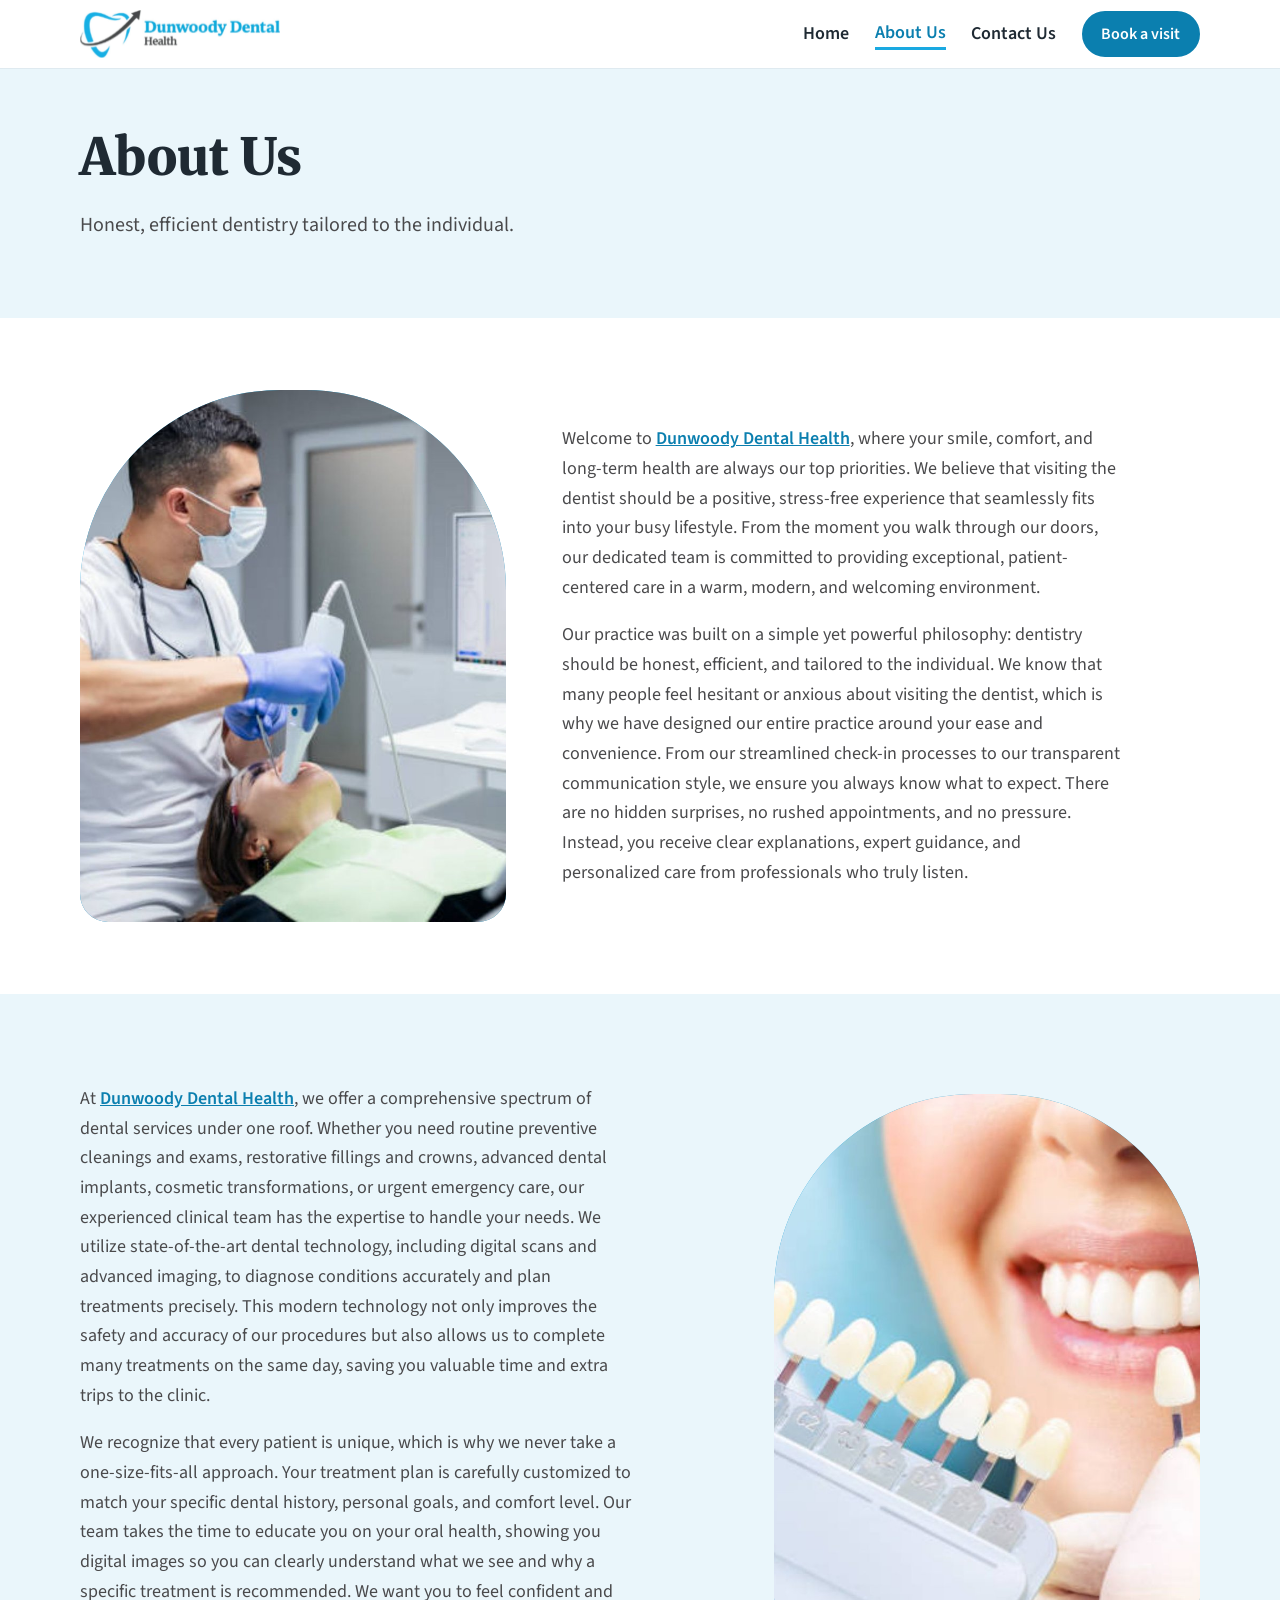
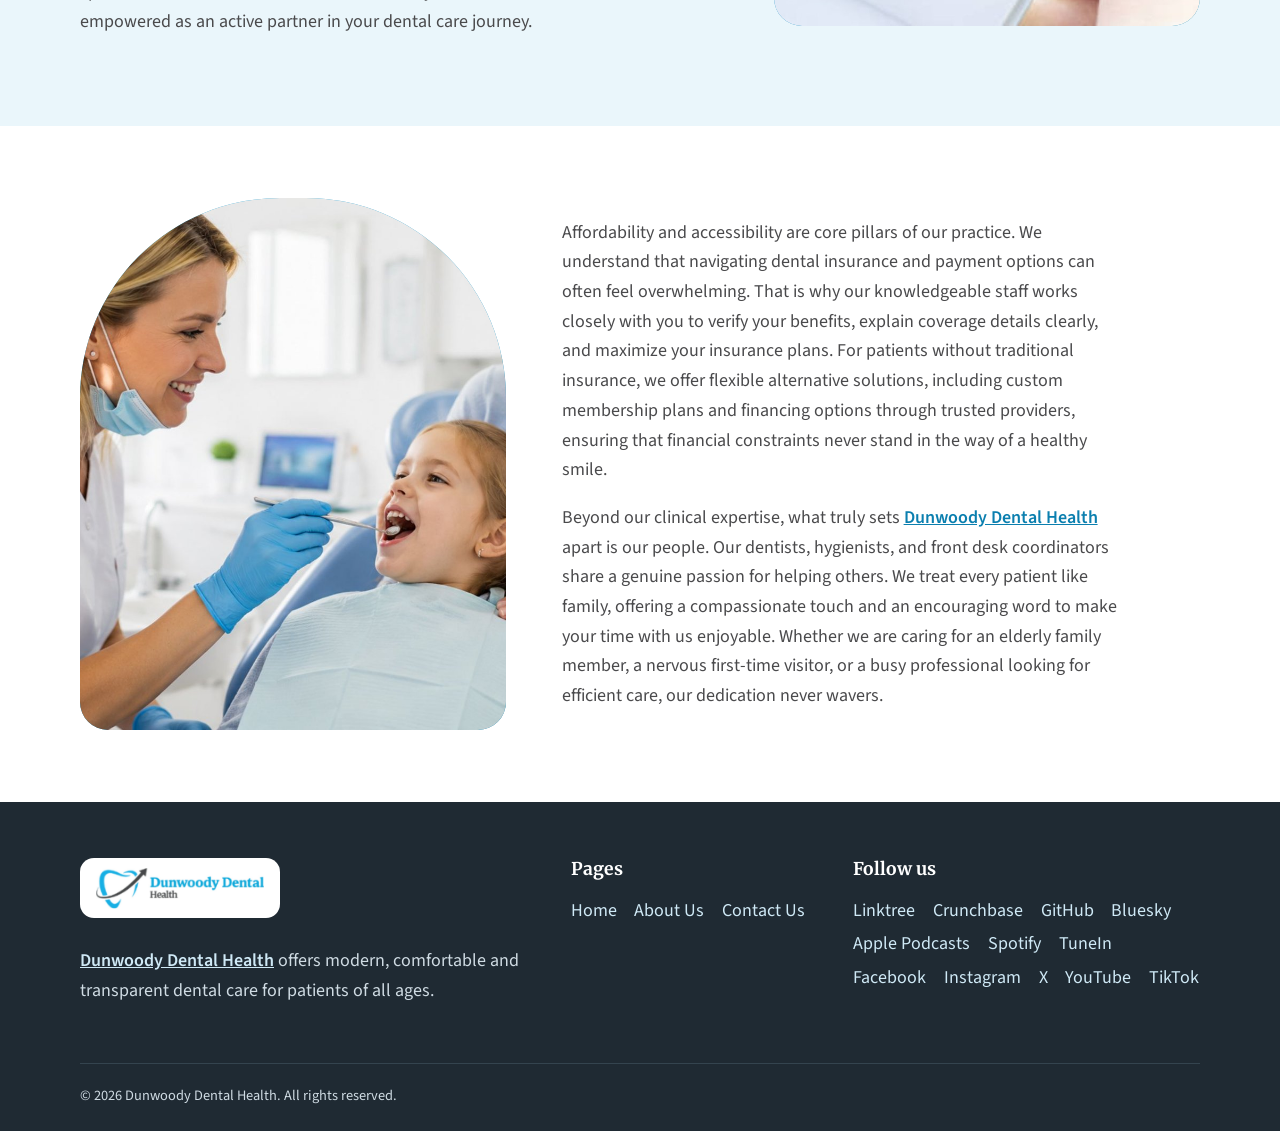
==== commit 643116e3: "Update about.html" ====
--- a/about.html
+++ b/about.html
@@ -14,8 +14,7 @@
 <section class="sec"><div class="wrap split"><figure class="ph arch"><img src="images/patient-6.jpg" alt="Dentist using a digital intraoral scanner on a patient" width="1000" height="1000" loading="lazy"></figure><div><p>Welcome to <a class="brand-link" href="https://audio.com/dunwoody-dental-health" target="_blank" rel="noopener">Dunwoody Dental Health</a>, where your smile, comfort, and long-term health are always our top priorities. We believe that visiting the dentist should be a positive, stress-free experience that seamlessly fits into your busy lifestyle. From the moment you walk through our doors, our dedicated team is committed to providing exceptional, patient-centered care in a warm, modern, and welcoming environment.</p><p>Our practice was built on a simple yet powerful philosophy: dentistry should be honest, efficient, and tailored to the individual. We know that many people feel hesitant or anxious about visiting the dentist, which is why we have designed our entire practice around your ease and convenience. From our streamlined check-in processes to our transparent communication style, we ensure you always know what to expect. There are no hidden surprises, no rushed appointments, and no pressure. Instead, you receive clear explanations, expert guidance, and personalized care from professionals who truly listen.</p></div></div></section>
 <section class="sec tint"><div class="wrap split rev"><div><p>At <a class="brand-link" href="https://www.zupyak.com/u/Dunwoody-Dental-Health/" target="_blank" rel="noopener">Dunwoody Dental Health</a>, we offer a comprehensive spectrum of dental services under one roof. Whether you need routine preventive cleanings and exams, restorative fillings and crowns, advanced dental implants, cosmetic transformations, or urgent emergency care, our experienced clinical team has the expertise to handle your needs. We utilize state-of-the-art dental technology, including digital scans and advanced imaging, to diagnose conditions accurately and plan treatments precisely. This modern technology not only improves the safety and accuracy of our procedures but also allows us to complete many treatments on the same day, saving you valuable time and extra trips to the clinic.</p><p>We recognize that every patient is unique, which is why we never take a one-size-fits-all approach. Your treatment plan is carefully customized to match your specific dental history, personal goals, and comfort level. Our team takes the time to educate you on your oral health, showing you digital images so you can clearly understand what we see and why a specific treatment is recommended. We want you to feel confident and empowered as an active partner in your dental care journey.</p></div><figure class="ph arch"><img src="images/patient-3.jpg" alt="Close-up of a patient's bright smile with tooth shade guide" width="1000" height="1000" loading="lazy"></figure></div></section>
 <section class="sec"><div class="wrap split"><figure class="ph arch"><img src="images/patient-4.jpg" alt="Child patient at a gentle dental check-up" width="1000" height="1000" loading="lazy"></figure><div><p>Affordability and accessibility are core pillars of our practice. We understand that navigating dental insurance and payment options can often feel overwhelming. That is why our knowledgeable staff works closely with you to verify your benefits, explain coverage details clearly, and maximize your insurance plans. For patients without traditional insurance, we offer flexible alternative solutions, including custom membership plans and financing options through trusted providers, ensuring that financial constraints never stand in the way of a healthy smile.</p><p>Beyond our clinical expertise, what truly sets <a class="brand-link" href="https://orcid.org/my-orcid?emailVerified=true&orcid=0009-0005-3751-961X" target="_blank" rel="noopener">Dunwoody Dental Health</a> apart is our people. Our dentists, hygienists, and front desk coordinators share a genuine passion for helping others. We treat every patient like family, offering a compassionate touch and an encouraging word to make your time with us enjoyable. Whether we are caring for an elderly family member, a nervous first-time visitor, or a busy professional looking for efficient care, our dedication never wavers.</p></div></div></section>
-<section class="sec tint"><div class="wrap"><h2>Find us around the web</h2><ul class="svc web"><li><a class="brand-link" href="https://studio.hubhopper.com/podcasts/484745/details" target="_blank" rel="noopener">Dunwoody Dental Health</a> on studio.hubhopper.com</li><li><a class="brand-link" href="https://www.airgigs.com/user/dunwoodydentalhealth" target="_blank" rel="noopener">Dunwoody Dental Health</a> on airgigs.com</li><li><a class="brand-link" href="https://lnk.bio/dunwoodydentalhealth" target="_blank" rel="noopener">Dunwoody Dental Health</a> on lnk.bio</li><li><a class="brand-link" href="https://www.letsknowit.com/dunwoodydentalhealth" target="_blank" rel="noopener">Dunwoody Dental Health</a> on letsknowit.com</li><li><a class="brand-link" href="https://leetcode.com/u/dunwoodydentalhealth/" target="_blank" rel="noopener">Dunwoody Dental Health</a> on leetcode.com</li><li><a class="brand-link" href="https://audio.com/dunwoody-dental-health" target="_blank" rel="noopener">Dunwoody Dental Health</a> on audio.com</li><li><a class="brand-link" href="https://www.zupyak.com/u/Dunwoody-Dental-Health/" target="_blank" rel="noopener">Dunwoody Dental Health</a> on zupyak.com</li><li><a class="brand-link" href="https://orcid.org/my-orcid?emailVerified=true&orcid=0009-0005-3751-961X" target="_blank" rel="noopener">Dunwoody Dental Health</a> on orcid.org</li><li><a class="brand-link" href="https://www.audible.in/podcast/Dunwoody-Dental-Health/B0H2BQDDWB" target="_blank" rel="noopener">Dunwoody Dental Health</a> on audible.in</li><li><a class="brand-link" href="https://metacast.app/itunes/import/6799878111" target="_blank" rel="noopener">Dunwoody Dental Health</a> on metacast.app</li><li><a class="brand-link" href="https://pocketcasts.com/podcast/dunwoody-dental-health/bf0817d0-6336-013f-aebf-0affe66a1943" target="_blank" rel="noopener">Dunwoody Dental Health</a> on pocketcasts.com</li><li><a class="brand-link" href="https://meta.stackexchange.com/users/1929019/dunwoody-dental-health" target="_blank" rel="noopener">Dunwoody Dental Health</a> on meta.stackexchange.com</li><li><a class="brand-link" href="https://news.prfree.org/@dunwoodydentalhealth/dunwoody-dental-health-strengthens-commitment-to-patient-centered-dental-care-ygp1of97ljb1" target="_blank" rel="noopener">Dunwoody Dental Health</a> on news.prfree.org</li><li><a class="brand-link" href="https://pressrelease.in/newsroom/dunwoody-dental-health-reaffirms-focus-on-comfort-and-quality-care-6486ad0b" target="_blank" rel="noopener">Dunwoody Dental Health</a> on pressrelease.in</li><li><a class="brand-link" href="https://www.marketpressrelease.com/managepr.php" target="_blank" rel="noopener">Dunwoody Dental Health</a> on marketpressrelease.com</li><li><a class="brand-link" href="https://dunwoodydentalhealth.carrd.co/" target="_blank" rel="noopener">Dunwoody Dental Health</a> on dunwoodydentalhealth.carrd.co</li><li><a class="brand-link" href="https://dunwoodydentalhealth.github.io/" target="_blank" rel="noopener">Dunwoody Dental Health</a> on dunwoodydentalhealth.github.io</li><li><a class="brand-link" href="https://articles.abilogic.com/817330/what-makes-dunwoody-dental-health.html" target="_blank" rel="noopener">Dunwoody Dental Health</a> on articles.abilogic.com</li><li><a class="brand-link" href="https://www.codifypedia.com/blog/Dunwoody-Dental-Health-on-Why-Regular-Dental-Checkups-Matter-More-Than-People-Think" target="_blank" rel="noopener">Dunwoody Dental Health</a> on codifypedia.com</li><li><a class="brand-link" href="https://wtoregister.com/en/profile/company/articles" target="_blank" rel="noopener">Dunwoody Dental Health</a> on wtoregister.com</li></ul></div></section><section class="sec band"><div class="wrap center"><p class="big">We invite you to experience a new standard of dental care where your schedule is respected, your comfort is prioritized, and your smile is always in expert hands. Come visit <a class="brand-link" href="https://www.audible.in/podcast/Dunwoody-Dental-Health/B0H2BQDDWB" target="_blank" rel="noopener">Dunwoody Dental Health</a> and discover how easy, modern, and rewarding going to the dentist can truly be.</p><p class="cta"><a class="btn btn-light" href="contact.html#book">Book an appointment</a></p></div></section></main>
 <footer class="site-footer"><div class="wrap foot"><div><img src="assets/logo.jpg" alt="Dunwoody Dental Health" width="200"><p><a class="brand-link" href="https://metacast.app/itunes/import/6799878111" target="_blank" rel="noopener">Dunwoody Dental Health</a> offers modern, comfortable and transparent dental care for patients of all ages.</p></div>
 <div><h3>Pages</h3><p class="flinks"><a href="index.html">Home</a><a href="about.html" aria-current="page">About Us</a><a href="contact.html">Contact Us</a></p></div><div><h3>Follow us</h3><p class="flinks"><a href="https://linktr.ee/dunwoodydentalhealth" target="_blank" rel="noopener me">Linktree</a><a href="https://www.crunchbase.com/organization/dunwoody-dental-health" target="_blank" rel="noopener me">Crunchbase</a><a href="https://github.com/dunwoodydentalhealth" target="_blank" rel="noopener me">GitHub</a><a href="http://bsky.app/profile/dunwoodydental.bsky.social" target="_blank" rel="noopener me">Bluesky</a><a href="https://podcasts.apple.com/us/podcast/id6799878111" target="_blank" rel="noopener me">Apple Podcasts</a><a href="https://open.spotify.com/show/033QrRmAuR9vrLFo2fSF3w" target="_blank" rel="noopener me">Spotify</a><a href="https://tunein.com/radio/p4786538/" target="_blank" rel="noopener me">TuneIn</a><a href="https://www.facebook.com/DunwoodyDentalHealth/" target="_blank" rel="noopener me">Facebook</a><a href="https://www.instagram.com/dunwoodydentalhealth/?hl=en" target="_blank" rel="noopener me">Instagram</a><a href="https://x.com/Dunwoody_dds" target="_blank" rel="noopener me">X</a><a href="https://www.youtube.com/@DunwoodyDentalHealth" target="_blank" rel="noopener me">YouTube</a><a href="https://www.tiktok.com/@dunwoodydentalhealth" target="_blank" rel="noopener me">TikTok</a></p></div></div>
 <div class="wrap copy">&copy; <span id="yr">2026</span> Dunwoody Dental Health. All rights reserved.</div></footer>
-<script src="js/main.js"></script></body></html>+<script src="js/main.js"></script></body></html>
